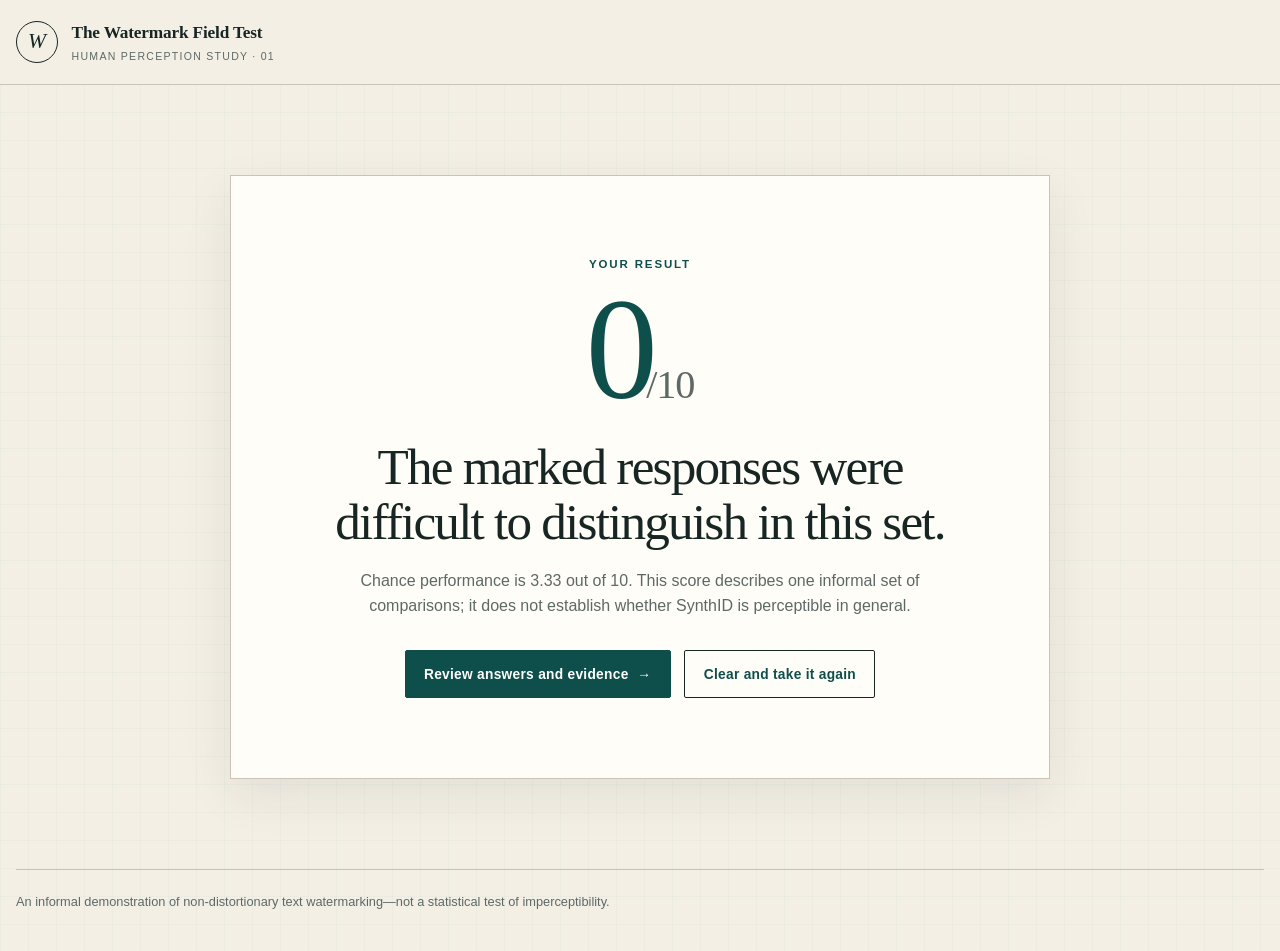
==== site/0/index.html @ a73f4f33 "Build SynthID watermark quiz Co-authored-by: Copilot <223556219+Copilot@users.noreply.github.com>" ====
<!doctype html>
<html lang="en">
  <head>
    <meta charset="utf-8">
    <meta name="viewport" content="width=device-width, initial-scale=1">
    <meta name="description" content="A score from the Watermark Field Test.">
    <meta name="theme-color" content="#f4efe5">
    <title>0/10 · The Watermark Field Test</title>
    <link rel="icon" href="../favicon.svg" type="image/svg+xml">
    <link rel="stylesheet" href="../styles.css">
    <script
      defer
      src="https://sg-analytics.pikapod.net/script.js"
      data-website-id="28fc1c5a-fc77-4fe1-af5c-a2f4b2432e1f"
    ></script>
  </head>
  <body>
    <a class="skip-link" href="#score">Skip to score</a>
    <header class="masthead">
      <div class="masthead__inner">
        <a class="wordmark" href="../" aria-label="The Watermark Field Test, home">
          <span class="wordmark__mark" aria-hidden="true">W</span>
          <span>
            <strong>The Watermark Field Test</strong>
            <small>Human perception study · 01</small>
          </span>
        </a>
      </div>
    </header>
    <main class="site-main score-route" id="score">
      <section class="score-route__panel" aria-labelledby="score-title">
        <p class="eyebrow">Your result</p>
        <p class="score-route__number">0<span>/10</span></p>
        <h1 id="score-title">The marked responses were difficult to distinguish in this set.</h1>
        <p class="score-route__copy">
          Chance performance is 3.33 out of 10. This score describes one
          informal set of comparisons; it does not establish whether SynthID
          is perceptible in general.
        </p>
        <div class="score-route__actions">
          <a class="button button--primary" href="../?review=1">
            Review answers and evidence <span aria-hidden="true">→</span>
          </a>
          <a class="button" href="../?restart=1">Clear and take it again</a>
        </div>
      </section>
    </main>
    <footer class="site-footer">
      <p>
        An informal demonstration of non-distortionary text watermarking—not a
        statistical test of imperceptibility.
      </p>
    </footer>
  </body>
</html>
---- site/styles.css ----
:root {
  color-scheme: light;
  --paper: #f4efe5;
  --paper-deep: #e9e1d3;
  --surface: #fffdf8;
  --ink: #172523;
  --muted: #5d6966;
  --rule: #c9c3b8;
  --teal: #176d67;
  --teal-dark: #0f4f4b;
  --teal-pale: #dceae6;
  --coral: #d96f5f;
  --coral-pale: #f7e2dd;
  --gold-pale: #f3e9c8;
  --shadow: 0 16px 45px rgb(23 37 35 / 8%);
  --serif: Georgia, "Times New Roman", serif;
  --sans: Inter, ui-sans-serif, -apple-system, BlinkMacSystemFont, "Segoe UI",
    sans-serif;
}

* {
  box-sizing: border-box;
}

html {
  scroll-behavior: smooth;
}

body {
  min-width: 320px;
  margin: 0;
  color: var(--ink);
  background-color: var(--paper);
  background-image:
    linear-gradient(rgb(23 109 103 / 3%) 1px, transparent 1px),
    linear-gradient(90deg, rgb(23 109 103 / 3%) 1px, transparent 1px);
  background-size: 28px 28px;
  font-family: var(--sans);
  line-height: 1.55;
}

button,
input {
  font: inherit;
}

button,
a,
label {
  -webkit-tap-highlight-color: transparent;
}

button {
  color: inherit;
}

a {
  color: var(--teal-dark);
}

.skip-link {
  position: fixed;
  z-index: 20;
  top: 0.75rem;
  left: 0.75rem;
  padding: 0.65rem 0.9rem;
  color: white;
  background: var(--ink);
  transform: translateY(-160%);
}

.skip-link:focus {
  transform: translateY(0);
}

.masthead {
  border-bottom: 1px solid var(--rule);
  background: rgb(244 239 229 / 92%);
  backdrop-filter: blur(12px);
}

.masthead__inner,
.site-main,
.site-footer {
  width: min(100% - 2rem, 1320px);
  margin-inline: auto;
}

.masthead__inner {
  min-height: 84px;
  display: flex;
  align-items: center;
  justify-content: space-between;
  gap: 1rem;
}

.wordmark {
  display: inline-flex;
  align-items: center;
  gap: 0.85rem;
  color: var(--ink);
  text-decoration: none;
}

.wordmark__mark {
  width: 42px;
  height: 42px;
  display: grid;
  place-items: center;
  border: 1px solid var(--ink);
  border-radius: 50%;
  font-family: var(--serif);
  font-size: 1.35rem;
  font-style: italic;
}

.wordmark strong,
.wordmark small {
  display: block;
}

.wordmark strong {
  font-family: var(--serif);
  font-size: 1.08rem;
  font-weight: 600;
  letter-spacing: -0.01em;
}

.wordmark small {
  margin-top: 0.08rem;
  color: var(--muted);
  font-size: 0.66rem;
  letter-spacing: 0.12em;
  text-transform: uppercase;
}

.site-main {
  min-height: calc(100vh - 180px);
  padding-block: clamp(2.5rem, 7vw, 6.5rem);
}

.site-footer {
  padding-block: 1.4rem 2.4rem;
  border-top: 1px solid var(--rule);
  color: var(--muted);
  font-size: 0.8rem;
}

.site-footer p {
  margin: 0;
}

.score-route {
  max-width: 820px;
  margin-inline: auto;
}

.score-route__panel {
  padding: clamp(2rem, 7vw, 5rem);
  border: 1px solid var(--rule);
  background: var(--surface);
  box-shadow: var(--shadow);
  text-align: center;
}

.score-route__number {
  margin: 0;
  color: var(--teal-dark);
  font-family: var(--serif);
  font-size: clamp(4.5rem, 16vw, 9rem);
  letter-spacing: -0.08em;
  line-height: 0.9;
}

.score-route__number span {
  color: var(--muted);
  font-size: 0.28em;
  letter-spacing: -0.03em;
}

.score-route h1 {
  max-width: 620px;
  margin: 1.5rem auto 0;
  font-family: var(--serif);
  font-size: clamp(1.8rem, 5vw, 3.2rem);
  font-weight: 500;
  letter-spacing: -0.035em;
  line-height: 1.08;
}

.score-route__copy {
  max-width: 610px;
  margin: 1.2rem auto 0;
  color: var(--muted);
}

.score-route__actions {
  display: flex;
  flex-wrap: wrap;
  justify-content: center;
  gap: 0.85rem;
  margin-top: 2rem;
}

.score-route__actions a {
  text-decoration: none;
}

.loading-panel,
.error-panel,
.noscript {
  max-width: 680px;
  padding: 2rem;
  border: 1px solid var(--rule);
  background: var(--surface);
  box-shadow: var(--shadow);
}

.noscript {
  margin: 2rem auto;
}

.eyebrow {
  margin: 0 0 0.75rem;
  color: var(--teal-dark);
  font-size: 0.72rem;
  font-weight: 750;
  letter-spacing: 0.16em;
  text-transform: uppercase;
}

.display-title {
  max-width: 900px;
  margin: 0;
  font-family: var(--serif);
  font-size: clamp(2.8rem, 7vw, 6.8rem);
  font-weight: 400;
  letter-spacing: -0.055em;
  line-height: 0.94;
}

.display-title em {
  color: var(--teal);
  font-weight: 400;
}

.lede {
  max-width: 720px;
  margin: 1.6rem 0 0;
  color: #34423f;
  font-family: var(--serif);
  font-size: clamp(1.15rem, 2.2vw, 1.5rem);
  line-height: 1.48;
}

.intro-actions,
.result-actions {
  display: flex;
  flex-wrap: wrap;
  align-items: center;
  gap: 0.85rem;
  margin-top: 2rem;
}

.button {
  min-height: 48px;
  display: inline-flex;
  align-items: center;
  justify-content: center;
  gap: 0.55rem;
  padding: 0.75rem 1.15rem;
  border: 1px solid var(--ink);
  border-radius: 2px;
  background: transparent;
  font-size: 0.86rem;
  font-weight: 720;
  letter-spacing: 0.02em;
  cursor: pointer;
  transition:
    background-color 160ms ease,
    color 160ms ease,
    transform 160ms ease;
}

.button:hover:not(:disabled) {
  transform: translateY(-2px);
}

.button:focus-visible,
.text-button:focus-visible,
.summary-item:focus-visible,
.wordmark:focus-visible {
  outline: 3px solid var(--coral);
  outline-offset: 3px;
}

.button--primary {
  color: #fff;
  border-color: var(--teal-dark);
  background: var(--teal-dark);
}

.button--primary:hover:not(:disabled) {
  background: var(--teal);
}

.button--coral {
  color: #fff;
  border-color: #a9493c;
  background: #b85244;
}

.button:disabled {
  color: #78817f;
  border-color: #b8b9b4;
  background: #e4e1da;
  cursor: not-allowed;
}

.text-button {
  padding: 0.35rem 0;
  border: 0;
  border-bottom: 1px solid currentColor;
  background: none;
  font-size: 0.78rem;
  font-weight: 650;
  cursor: pointer;
}

.method-grid {
  display: grid;
  grid-template-columns: repeat(3, 1fr);
  gap: 1px;
  margin-top: clamp(3rem, 7vw, 5.5rem);
  border: 1px solid var(--rule);
  background: var(--rule);
}

.method-card {
  min-height: 178px;
  padding: clamp(1.2rem, 3vw, 1.8rem);
  background: var(--surface);
}

.method-card__number {
  display: block;
  margin-bottom: 1.2rem;
  color: var(--coral);
  font-family: var(--serif);
  font-size: 1.1rem;
  font-style: italic;
}

.method-card h2 {
  margin: 0 0 0.5rem;
  font-family: var(--serif);
  font-size: 1.3rem;
  font-weight: 500;
}

.method-card p {
  margin: 0;
  color: var(--muted);
  font-size: 0.87rem;
}

.science-note {
  max-width: 900px;
  margin-top: 1px;
  padding: clamp(1.5rem, 4vw, 2.4rem);
  border-left: 4px solid var(--teal);
  background: var(--teal-pale);
}

.science-note h2 {
  margin: 0 0 0.6rem;
  font-family: var(--serif);
  font-size: 1.45rem;
  font-weight: 500;
}

.science-note p {
  margin: 0;
  color: #304946;
  font-size: 0.9rem;
}

.quiz-header {
  display: grid;
  grid-template-columns: minmax(0, 1fr) auto;
  align-items: end;
  gap: 2rem;
  margin-bottom: 2rem;
}

.quiz-header h1,
.confirm-panel h1,
.result-copy h1 {
  margin: 0;
  font-family: var(--serif);
  font-size: clamp(2rem, 5vw, 4rem);
  font-weight: 400;
  letter-spacing: -0.04em;
  line-height: 1.02;
}

.progress-copy {
  min-width: 145px;
  color: var(--muted);
  font-size: 0.78rem;
  text-align: right;
}

.progress-copy strong {
  display: block;
  color: var(--ink);
  font-size: 0.9rem;
}

.progress-track {
  grid-column: 1 / -1;
  height: 3px;
  overflow: hidden;
  background: var(--paper-deep);
}

.progress-track span {
  height: 100%;
  display: block;
  background: var(--teal);
  transition: width 220ms ease;
}

.prompt-panel {
  position: relative;
  margin-bottom: 1.35rem;
  padding: clamp(1.35rem, 4vw, 2.25rem);
  border: 1px solid var(--ink);
  background: var(--ink);
  color: #fdf8ed;
}

.prompt-panel::before {
  content: "PROMPT";
  display: block;
  margin-bottom: 0.7rem;
  color: #9cc9c4;
  font-size: 0.65rem;
  font-weight: 750;
  letter-spacing: 0.16em;
}

.prompt-panel p {
  max-width: 920px;
  margin: 0;
  font-family: var(--serif);
  font-size: clamp(1.18rem, 2.3vw, 1.55rem);
  line-height: 1.42;
}

.answer-fieldset {
  min-width: 0;
  margin: 0;
  padding: 0;
  border: 0;
}

.answers-grid {
  display: grid;
  grid-template-columns: repeat(3, minmax(0, 1fr));
  gap: 1rem;
}

.answer-card {
  position: relative;
  display: block;
  min-width: 0;
  cursor: pointer;
}

.answer-radio {
  position: absolute;
  width: 1px;
  height: 1px;
  opacity: 0;
}

.answer-body {
  height: 100%;
  min-height: 100%;
  display: flex;
  flex-direction: column;
  padding: 1.25rem;
  border: 1px solid var(--rule);
  background: var(--surface);
  box-shadow: 0 4px 18px rgb(23 37 35 / 4%);
  transition:
    border-color 160ms ease,
    box-shadow 160ms ease,
    transform 160ms ease;
}

.answer-card:hover .answer-body {
  border-color: #8b9692;
  transform: translateY(-2px);
}

.answer-radio:focus-visible + .answer-body {
  outline: 3px solid var(--coral);
  outline-offset: 3px;
}

.answer-radio:checked + .answer-body {
  border-color: var(--teal-dark);
  box-shadow: inset 0 0 0 2px var(--teal-dark), var(--shadow);
}

.answer-label-row {
  display: flex;
  align-items: center;
  justify-content: space-between;
  gap: 0.8rem;
  margin-bottom: 1rem;
}

.answer-letter {
  width: 34px;
  height: 34px;
  display: grid;
  flex: 0 0 auto;
  place-items: center;
  border: 1px solid var(--ink);
  border-radius: 50%;
  font-family: var(--serif);
  font-weight: 700;
}

.answer-radio:checked + .answer-body .answer-letter {
  color: white;
  border-color: var(--teal-dark);
  background: var(--teal-dark);
}

.selection-state {
  color: var(--muted);
  font-size: 0.7rem;
  font-weight: 700;
  letter-spacing: 0.08em;
  text-transform: uppercase;
}

.answer-radio:checked + .answer-body .selection-state {
  color: var(--teal-dark);
}

.answer-text {
  margin: 0;
  color: #293633;
  font-family: var(--serif);
  font-size: 0.99rem;
  line-height: 1.62;
  white-space: pre-wrap;
}

.quiz-nav {
  display: flex;
  align-items: center;
  justify-content: space-between;
  gap: 1rem;
  margin-top: 1.5rem;
  padding-top: 1.25rem;
  border-top: 1px solid var(--rule);
}

.quiz-nav__hint {
  margin: 0 auto 0 0;
  color: var(--muted);
  font-size: 0.77rem;
}

.confirm-panel {
  max-width: 850px;
  margin-inline: auto;
}

.confirm-intro {
  max-width: 670px;
  color: var(--muted);
}

.answer-summary {
  display: grid;
  grid-template-columns: repeat(2, minmax(0, 1fr));
  gap: 0.75rem;
  margin: 2rem 0;
  padding: 0;
  list-style: none;
}

.summary-item {
  width: 100%;
  display: flex;
  align-items: center;
  justify-content: space-between;
  gap: 1rem;
  padding: 0.9rem 1rem;
  border: 1px solid var(--rule);
  background: var(--surface);
  text-align: left;
  cursor: pointer;
}

.summary-item:hover {
  border-color: var(--teal);
}

.summary-item span {
  color: var(--muted);
  font-size: 0.82rem;
}

.summary-item strong {
  width: 30px;
  height: 30px;
  display: grid;
  place-items: center;
  border-radius: 50%;
  color: white;
  background: var(--teal-dark);
  font-family: var(--serif);
}

.confirm-actions {
  display: flex;
  flex-wrap: wrap;
  gap: 0.75rem;
}

.results-hero {
  display: grid;
  grid-template-columns: minmax(230px, 0.75fr) minmax(0, 1.25fr);
  gap: clamp(2rem, 7vw, 6rem);
  align-items: center;
  max-width: 1050px;
  margin-inline: auto;
}

.score-seal {
  aspect-ratio: 1;
  display: grid;
  place-items: center;
  padding: 2rem;
  border: 1px solid var(--ink);
  border-radius: 50%;
  background: var(--surface);
  box-shadow: var(--shadow);
  text-align: center;
}

.score-seal span,
.score-seal small {
  display: block;
}

.score-seal span {
  font-family: var(--serif);
  font-size: clamp(4rem, 11vw, 8rem);
  letter-spacing: -0.08em;
  line-height: 0.8;
}

.score-seal small {
  margin-top: 0.8rem;
  color: var(--muted);
  font-size: 0.72rem;
  font-weight: 700;
  letter-spacing: 0.13em;
  text-transform: uppercase;
}

.result-copy .result-lede {
  max-width: 650px;
  margin: 1.2rem 0 0;
  color: var(--muted);
  font-family: var(--serif);
  font-size: 1.2rem;
}

.baseline-note {
  display: inline-block;
  margin-top: 1.2rem;
  padding: 0.55rem 0.75rem;
  background: var(--gold-pale);
  font-size: 0.78rem;
  font-weight: 700;
}

.result-caveat {
  max-width: 1050px;
  margin: clamp(3rem, 7vw, 5rem) auto 0;
  padding: 1.4rem 1.6rem;
  border-left: 4px solid var(--coral);
  background: var(--coral-pale);
  font-size: 0.87rem;
}

.review-intro {
  max-width: 850px;
  margin: 0 0 2rem;
  padding: 1.15rem 1.35rem;
  border-left: 4px solid var(--teal);
  background: var(--teal-pale);
  color: #304946;
  font-size: 0.86rem;
}

.review-grid .answer-card {
  cursor: default;
}

.review-grid .answer-card:hover .answer-body {
  transform: none;
}

.review-card .answer-body {
  border-top-width: 5px;
}

.review-card--correct .answer-body {
  border-color: var(--teal);
}

.review-card--picked:not(.review-card--correct) .answer-body {
  border-color: var(--coral);
}

.review-badges {
  min-height: 25px;
  display: flex;
  flex-wrap: wrap;
  gap: 0.35rem;
}

.badge {
  display: inline-flex;
  align-items: center;
  padding: 0.28rem 0.5rem;
  border-radius: 999px;
  background: var(--paper-deep);
  font-size: 0.63rem;
  font-weight: 780;
  letter-spacing: 0.06em;
  text-transform: uppercase;
}

.badge--correct {
  color: var(--teal-dark);
  background: var(--teal-pale);
}

.badge--picked {
  color: #85382e;
  background: var(--coral-pale);
}

.detector-panel {
  margin-top: auto;
  padding-top: 1.15rem;
}

.detector-score {
  display: flex;
  align-items: baseline;
  justify-content: space-between;
  gap: 1rem;
  margin: 1.2rem 0 0;
  padding-top: 0.85rem;
  border-top: 1px solid var(--rule);
  color: var(--muted);
  font-size: 0.72rem;
  font-weight: 700;
  text-transform: uppercase;
}

.detector-score strong {
  color: var(--ink);
  font-family: var(--serif);
  font-size: 1.15rem;
  font-variant-numeric: tabular-nums;
}

.evidence-list {
  margin: 0.85rem 0 0;
  padding: 0;
  list-style: none;
}

.evidence-list li {
  margin-top: 0.45rem;
  padding: 0.55rem 0.65rem;
  background: #f3f0e8;
  color: var(--muted);
  font-size: 0.7rem;
  line-height: 1.4;
}

.evidence-list mark {
  padding: 0.06rem 0.2rem;
  color: var(--ink);
  background: #f2cf83;
  font-weight: 750;
}

.evidence-list q {
  color: #46514f;
  font-family: var(--serif);
}

.sr-only {
  position: absolute;
  width: 1px;
  height: 1px;
  padding: 0;
  overflow: hidden;
  clip: rect(0, 0, 0, 0);
  white-space: nowrap;
  border: 0;
}

@media (max-width: 980px) {
  .answers-grid {
    grid-template-columns: 1fr;
  }

  .answer-body {
    min-height: 0;
  }

  .results-hero {
    grid-template-columns: minmax(200px, 320px) minmax(0, 1fr);
  }
}

@media (max-width: 720px) {
  .masthead__inner,
  .site-main,
  .site-footer {
    width: min(100% - 1.25rem, 1320px);
  }

  .masthead__inner {
    min-height: 70px;
  }

  .wordmark__mark {
    width: 36px;
    height: 36px;
  }

  .wordmark small {
    display: none;
  }

  .method-grid,
  .answer-summary,
  .results-hero {
    grid-template-columns: 1fr;
  }

  .method-card {
    min-height: 0;
  }

  .score-seal {
    width: min(74vw, 280px);
    margin-inline: auto;
  }

  .quiz-header {
    gap: 1rem;
  }

  .quiz-nav {
    flex-wrap: wrap;
  }

  .quiz-nav__hint {
    width: 100%;
    order: -1;
  }
}

@media (max-width: 450px) {
  .wordmark strong {
    font-size: 0.95rem;
  }

  .masthead .text-button {
    max-width: 58px;
    border: 0;
    line-height: 1.15;
    text-align: right;
  }

  .button {
    flex: 1 1 auto;
  }
}

@media (prefers-reduced-motion: reduce) {
  html {
    scroll-behavior: auto;
  }

  *,
  *::before,
  *::after {
    scroll-behavior: auto !important;
    transition-duration: 0.01ms !important;
    animation-duration: 0.01ms !important;
    animation-iteration-count: 1 !important;
  }
}
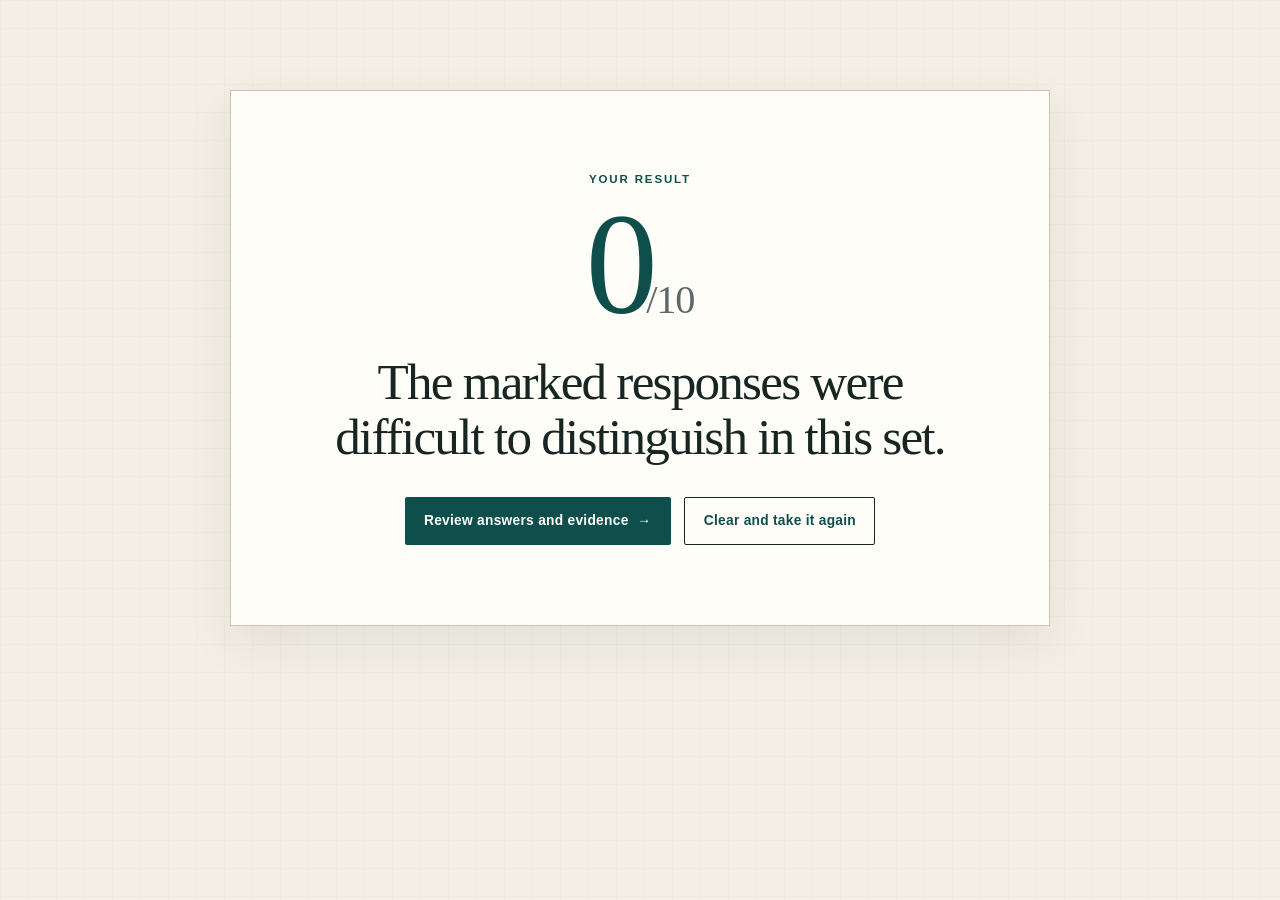
==== commit 10a31086: "Simplify quiz flow Co-authored-by: Copilot <223556219+Copilot@users.noreply.github.com>" ====
--- a/site/0/index.html
+++ b/site/0/index.html
@@ -16,27 +16,11 @@
   </head>
   <body>
     <a class="skip-link" href="#score">Skip to score</a>
-    <header class="masthead">
-      <div class="masthead__inner">
-        <a class="wordmark" href="../" aria-label="The Watermark Field Test, home">
-          <span class="wordmark__mark" aria-hidden="true">W</span>
-          <span>
-            <strong>The Watermark Field Test</strong>
-            <small>Human perception study · 01</small>
-          </span>
-        </a>
-      </div>
-    </header>
     <main class="site-main score-route" id="score">
       <section class="score-route__panel" aria-labelledby="score-title">
         <p class="eyebrow">Your result</p>
         <p class="score-route__number">0<span>/10</span></p>
         <h1 id="score-title">The marked responses were difficult to distinguish in this set.</h1>
-        <p class="score-route__copy">
-          Chance performance is 3.33 out of 10. This score describes one
-          informal set of comparisons; it does not establish whether SynthID
-          is perceptible in general.
-        </p>
         <div class="score-route__actions">
           <a class="button button--primary" href="../?review=1">
             Review answers and evidence <span aria-hidden="true">→</span>
@@ -45,11 +29,5 @@
         </div>
       </section>
     </main>
-    <footer class="site-footer">
-      <p>
-        An informal demonstration of non-distortionary text watermarking—not a
-        statistical test of imperceptibility.
-      </p>
-    </footer>
   </body>
 </html>
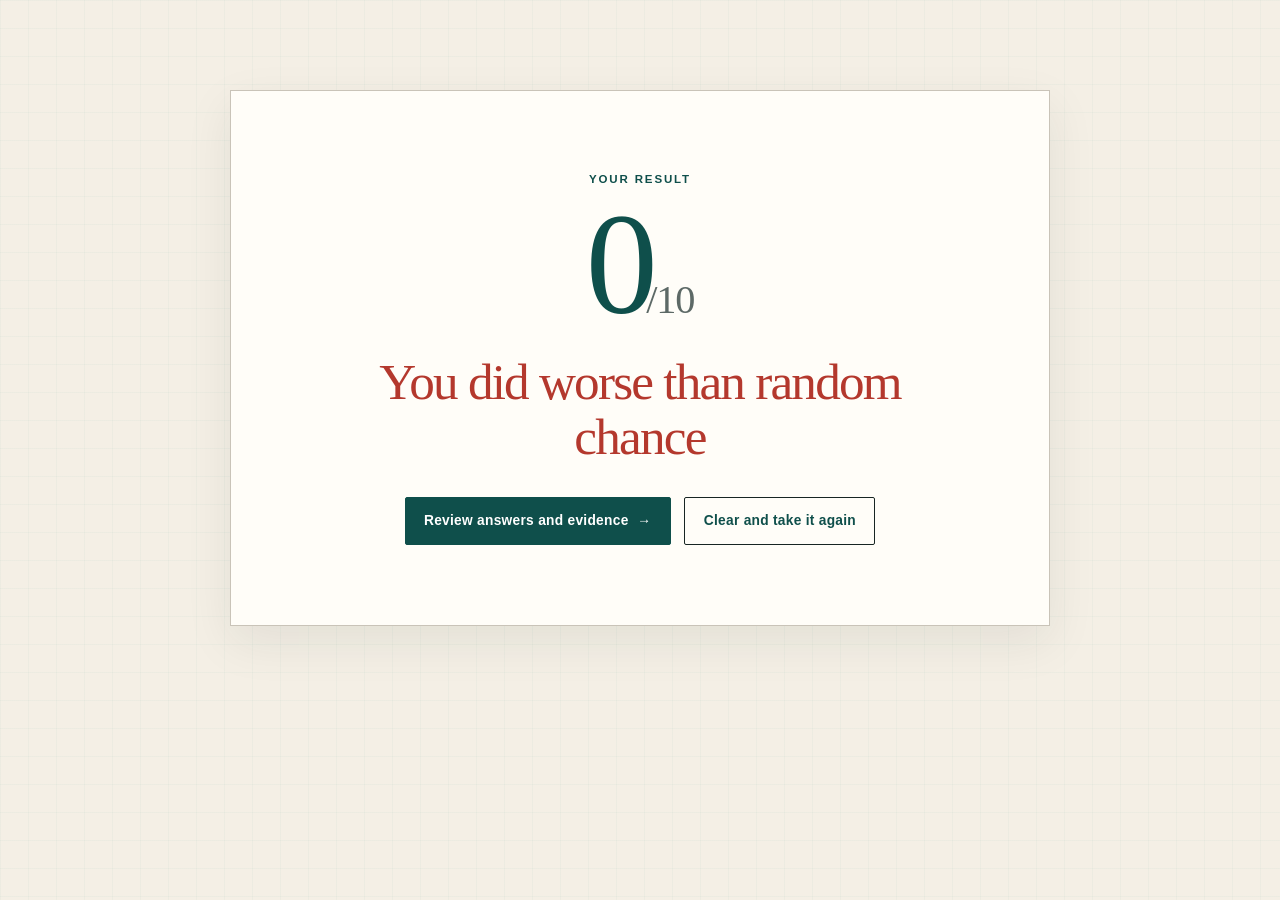
==== commit c05ac576: "Simplify quiz result messages Co-authored-by: Copilot <223556219+Copilot@users.noreply.github.com>" ====
--- a/site/0/index.html
+++ b/site/0/index.html
@@ -20,7 +20,7 @@
       <section class="score-route__panel" aria-labelledby="score-title">
         <p class="eyebrow">Your result</p>
         <p class="score-route__number">0<span>/10</span></p>
-        <h1 id="score-title">The marked responses were difficult to distinguish in this set.</h1>
+        <h1 class="score-route__message score-route__message--low" id="score-title">You did worse than random chance</h1>
         <div class="score-route__actions">
           <a class="button button--primary" href="../?review=1">
             Review answers and evidence <span aria-hidden="true">→</span>
--- a/site/styles.css
+++ b/site/styles.css
@@ -188,6 +188,10 @@
   line-height: 1.08;
 }
 
+.score-route__message--low {
+  color: #b4382d;
+}
+
 .score-route__copy {
   max-width: 610px;
   margin: 1.2rem auto 0;
